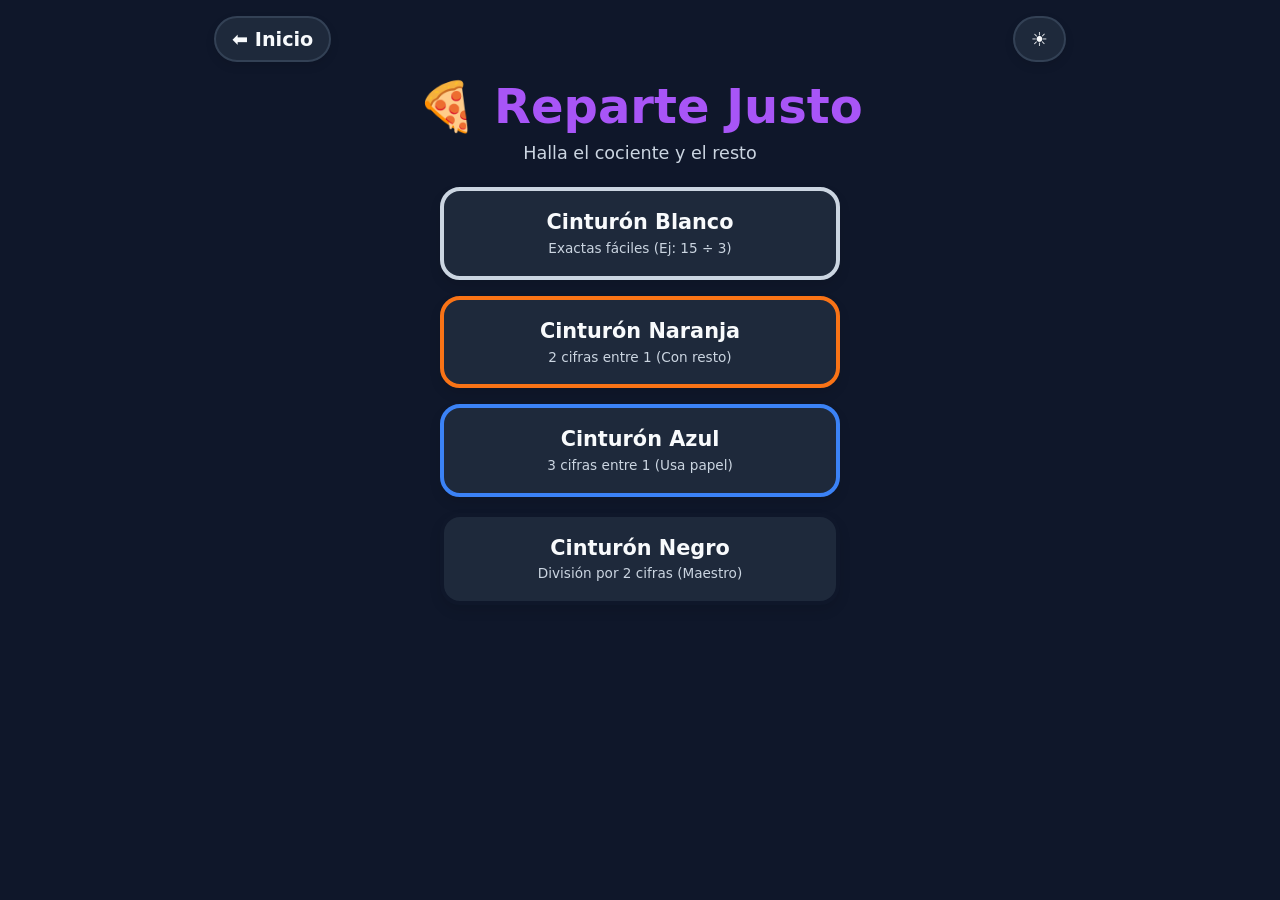
==== divisiones.html @ ebafa72f "Add files via upload" ====
<!DOCTYPE html>
<html lang="es">
<head>
  <script>
    if (localStorage.getItem('mathjr_theme') === 'light') {
      document.documentElement.setAttribute('data-theme', 'light');
    }
  </script>
  <meta charset="UTF-8">
  <meta name="viewport" content="width=device-width, initial-scale=1.0, maximum-scale=1.0, user-scalable=no, viewport-fit=cover">
  <title>Reparte Justo | Math Dojo Junior</title>
  <meta name="theme-color" content="#0f172a">
  
  <style>
    :root {
      --bg-primary: #0f172a;
      --bg-card: #1e293b;
      --text-main: #f8fafc;
      --text-muted: #cbd5e1;
      --border-color: #334155;
      
      --belt-blanco: #f8fafc;
      --belt-naranja: #f97316;
      --belt-azul: #3b82f6;
      --belt-negro: #0f172a;
    }
    
    [data-theme="light"] {
      --bg-primary: #f0fdf4; 
      --bg-card: #ffffff;
      --text-main: #1e293b;
      --text-muted: #64748b;
      --border-color: #e2e8f0;
      --belt-negro: #1e293b;
    }
    
    * { box-sizing: border-box; font-family: 'Comic Sans MS', 'Chalkboard SE', system-ui, sans-serif; }
    
    body {
      margin: 0; padding: 0;
      background-color: var(--bg-primary); color: var(--text-main);
      min-height: 100vh;
      display: flex; flex-direction: column; align-items: center;
      transition: background-color 0.3s, color 0.3s;
      overflow-x: hidden;
    }

    /* BARRA SUPERIOR */
    .top-nav {
      width: 100%; max-width: 900px;
      display: flex; justify-content: space-between; align-items: center;
      padding: 1rem 1.5rem;
    }
    
    .btn-nav {
      background: var(--bg-card); border: 2px solid var(--border-color);
      border-radius: 50px; cursor: pointer; padding: 0.6rem 1rem;
      font-size: 1.2rem; color: var(--text-main);
      box-shadow: 0 4px 10px rgba(0,0,0,0.1);
      text-decoration: none; font-weight: bold;
      transition: transform 0.15s;
    }
    .btn-nav:active { transform: scale(0.9); }

    .header { text-align: center; margin-bottom: 1.5rem; }
    .header h1 { font-size: clamp(2rem, 6vw, 2.5rem); margin: 0; color: #a855f7; } 
    .header p { color: var(--text-muted); margin: 0.5rem 0 0 0; font-size: 1.1rem; }

    /* SELECTOR DE CINTURONES */
    .level-selector {
      width: 90%; max-width: 400px;
      display: flex; flex-direction: column; gap: 1rem;
      margin-bottom: 2rem;
    }
    .belt-btn {
      width: 100%;
      padding: 1.2rem; border-radius: 20px; border: 4px solid;
      font-size: 1.3rem; font-weight: 800; cursor: pointer;
      background: var(--bg-card); color: var(--text-main);
      display: flex; align-items: center; justify-content: center;
      text-align: center;
      transition: transform 0.2s, box-shadow 0.2s;
      box-shadow: 0 6px 12px rgba(0,0,0,0.1);
    }
    .belt-btn:active { transform: scale(0.95); box-shadow: 0 2px 5px rgba(0,0,0,0.1); }
    
    .belt-btn[data-level="blanco"] { border-color: #cbd5e1; }
    .belt-btn[data-level="naranja"] { border-color: var(--belt-naranja); }
    .belt-btn[data-level="azul"] { border-color: var(--belt-azul); }
    .belt-btn[data-level="negro"] { border-color: var(--belt-negro); }
    
    .belt-text { display: flex; flex-direction: column; align-items: center; justify-content: center; line-height: 1.2; }
    .belt-desc { font-size: 0.85rem; font-weight: 500; color: var(--text-muted); margin-top: 0.3rem; }

    /* ÁREA DEL JUEGO */
    .game-area {
      display: none; 
      width: 96%; max-width: 900px; /* Aumentado a 900px para más espacio en PC */
      flex-direction: column; align-items: center;
    }
    .game-area.active { display: flex; }

    .game-header {
      width: 100%; display: flex; justify-content: space-between; align-items: center;
      margin-bottom: 1rem; padding: 0 1rem;
    }
    .change-level-btn {
      background: none; border: none; color: var(--belt-naranja);
      font-weight: bold; font-size: 1rem; cursor: pointer;
      text-decoration: underline; padding: 0;
    }
    
    .score-board {
      font-size: 1.3rem; font-weight: bold; color: var(--text-muted);
      display: flex; gap: 1rem;
    }

    .game-layout {
      width: 100%;
      background: var(--bg-card);
      border: 3px solid var(--border-color);
      border-radius: 24px;
      padding: 1.5rem 1rem;
      box-shadow: 0 8px 20px rgba(0,0,0,0.1);
      display: flex; flex-direction: column; gap: 2rem; align-items: center;
    }

    /* SECCIÓN DEL PROBLEMA */
    .problem-section {
      display: flex; flex-direction: column; align-items: center; justify-content: center;
      flex: 1; width: 100%; padding: 1rem 0;
    }

    .paper-hint {
      font-size: 0.85rem; color: var(--text-muted); font-style: italic;
      margin-bottom: 1.5rem; text-align: center;
      display: none;
    }
    
    /* Mates Horizontales (Blanco) */
    .horizontal-math {
      font-size: 3.5rem; font-weight: 900; letter-spacing: 2px;
      margin-bottom: 1.5rem; text-align: center;
      display: none; align-items: center; justify-content: center;
    }
    
    /* Cajas de entrada */
    .div-input {
      width: 95px; /* Reducido para que no desborde en PC */
      height: 60px;
      font-size: 2.2rem; font-weight: bold; text-align: center;
      border-radius: 12px; border: 4px solid var(--border-color);
      background: var(--bg-primary); color: var(--text-main);
      display: flex; align-items: center; justify-content: center;
      transition: border-color 0.15s, box-shadow 0.15s;
      cursor: pointer;
    }
    .div-input.focus { border-color: #a855f7; box-shadow: 0 0 0 3px rgba(168, 85, 247, 0.3); }

    /* Mates Verticales - CAJA ESPAÑOLA */
    .division-container {
      display: flex; align-items: stretch; justify-content: center;
      display: none; width: 100%;
    }
    
    .div-left {
      display: flex; flex-direction: column; align-items: flex-end;
      padding-right: 1rem; justify-content: space-between;
    }
    
    .div-right {
      display: flex; flex-direction: column; align-items: flex-start;
      border-left: 4px solid var(--text-main);
      padding-left: 1rem;
    }
    
    .dividend {
      font-size: 3.5rem; font-weight: 900; letter-spacing: 2px;
      padding-top: 0.5rem;
    }
    
    .divisor {
      font-size: 3.5rem; font-weight: 900; letter-spacing: 2px;
      padding: 0.5rem 0; border-bottom: 4px solid var(--text-main);
      width: 100%; text-align: center; margin-bottom: 0.5rem;
    }

    /* Contenedores apilados verticalmente para ahorrar espacio horizontal */
    .quo-container, .rem-container {
      display: flex; flex-direction: column; align-items: center; 
      gap: 0.4rem; padding: 0.5rem 0;
    }
    
    .lbl { font-size: 1rem; font-weight: bold; color: var(--text-muted); }

    /* TECLADO VIRTUAL */
    .keypad {
      display: grid; grid-template-columns: repeat(3, 1fr); gap: 0.8rem;
      width: 100%; max-width: 320px;
    }
    .key-btn {
      background: var(--bg-primary); border: 2px solid var(--border-color);
      border-radius: 16px; font-size: 1.8rem; font-weight: bold; color: var(--text-main);
      padding: 0.8rem 0; cursor: pointer; box-shadow: 0 5px 0 var(--border-color);
      transition: transform 0.1s, box-shadow 0.1s; user-select: none;
    }
    .key-btn:active { transform: translateY(5px); box-shadow: 0 0 0 var(--border-color); }
    
    .key-action { background: #ef4444; color: white; border-color: #b91c1c; box-shadow: 0 5px 0 #b91c1c; font-size: 1.2rem;}
    .key-action:active { box-shadow: 0 0 0 #b91c1c; }
    
    .key-next { background: #3b82f6; color: white; border-color: #2563eb; box-shadow: 0 5px 0 #2563eb; font-size: 1.2rem;}
    .key-next:active { box-shadow: 0 0 0 #2563eb; }

    .key-ok { grid-column: span 3; background: #a855f7; color: white; border-color: #7e22ce; box-shadow: 0 5px 0 #7e22ce; font-size: 1.5rem;}
    .key-ok:active { box-shadow: 0 0 0 #7e22ce; }

    .feedback {
      height: 2.5rem; font-size: 1.5rem; font-weight: bold;
      display: flex; align-items: center; justify-content: center;
      text-align: center; margin-top: 1rem; width: 100%;
    }
    .feedback.correct { color: #10b981; animation: bounce 0.5s; }
    .feedback.wrong { color: #ef4444; animation: shake 0.4s; }

    @media (min-width: 650px) {
      .game-layout { flex-direction: row; justify-content: space-around; padding: 2rem; }
      .problem-section { flex: 1; border-right: 3px dashed var(--border-color); padding-right: 1.5rem; }
      .keypad { flex: 0.8; max-width: 280px; }
      .header h1 { font-size: 3rem; }
    }

    @keyframes bounce { 0%, 100% { transform: translateY(0); } 50% { transform: translateY(-10px); } }
    @keyframes shake { 0%, 100% { transform: translateX(0); } 25% { transform: translateX(-10px); } 75% { transform: translateX(10px); } }
  </style>
</head>
<body>
  <div class="top-nav">
    <a href="index.html" class="btn-nav">⬅️ Inicio</a>
    <button class="btn-nav" onclick="toggleTheme()" title="Cambiar tema">
      <span id="theme-icon">☀️</span>
    </button>
  </div>

  <div class="header">
    <h1>🍕 Reparte Justo</h1>
    <p>Halla el cociente y el resto</p>
  </div>

  <!-- SELECTOR DE CINTURONES -->
  <div class="level-selector" id="level-selector">
    <button class="belt-btn" data-level="blanco">
      <span class="belt-text">Cinturón Blanco <span class="belt-desc">Exactas fáciles (Ej: 15 ÷ 3)</span></span>
    </button>
    <button class="belt-btn" data-level="naranja">
      <span class="belt-text">Cinturón Naranja <span class="belt-desc">2 cifras entre 1 (Con resto)</span></span>
    </button>
    <button class="belt-btn" data-level="azul">
      <span class="belt-text">Cinturón Azul <span class="belt-desc">3 cifras entre 1 (Usa papel)</span></span>
    </button>
    <button class="belt-btn" data-level="negro">
      <span class="belt-text">Cinturón Negro <span class="belt-desc">División por 2 cifras (Maestro)</span></span>
    </button>
  </div>

  <!-- ÁREA DEL JUEGO -->
  <div class="game-area" id="game-area">
    <div class="game-header">
      <button class="change-level-btn" onclick="showLevelSelector()">🔄 Cambiar cinturón</button>
      <div class="score-board">
        <span>✅ <span id="score">0</span></span>
        <span>🔥 <span id="streak">0</span></span>
      </div>
    </div>
    
    <div class="game-layout">
      <!-- Problema -->
      <div class="problem-section">
        <div class="paper-hint" id="paper-hint">📝 Usa un papel para hacer los pasos intermedios</div>
        
        <!-- Vista Horizontal (Cinturón Blanco) -->
        <div class="horizontal-math" id="horizontal-math">
          <span id="h-equation">15 ÷ 3 = </span>
          <div class="div-input focus" id="h-answer" data-id="h" onclick="setFocus(this)"></div>
        </div>

        <!-- Vista Caja Española (Resto de cinturones) -->
        <div class="division-container" id="vertical-math">
           <div class="div-left">
              <div class="dividend" id="v-dividend">456</div>
              <div class="rem-container">
                 <span class="lbl">Resto</span>
                 <div class="div-input" id="v-rem" data-id="r" onclick="setFocus(this)"></div>
              </div>
           </div>
           <div class="div-right">
              <div class="divisor" id="v-divisor">12</div>
              <div class="quo-container">
                 <span class="lbl">Cociente</span>
                 <div class="div-input focus" id="v-quo" data-id="q" onclick="setFocus(this)"></div>
              </div>
           </div>
        </div>
        
        <div class="feedback" id="feedback"></div>
      </div>
      
      <!-- Teclado Virtual -->
      <div class="keypad">
        <button class="key-btn" onclick="pressKey('1')">1</button>
        <button class="key-btn" onclick="pressKey('2')">2</button>
        <button class="key-btn" onclick="pressKey('3')">3</button>
        <button class="key-btn" onclick="pressKey('4')">4</button>
        <button class="key-btn" onclick="pressKey('5')">5</button>
        <button class="key-btn" onclick="pressKey('6')">6</button>
        <button class="key-btn" onclick="pressKey('7')">7</button>
        <button class="key-btn" onclick="pressKey('8')">8</button>
        <button class="key-btn" onclick="pressKey('9')">9</button>
        <button class="key-btn key-next" id="btn-next" onclick="jumpFocus()">➡️ Bajar</button>
        <button class="key-btn" onclick="pressKey('0')">0</button>
        <button class="key-btn key-action" onclick="clearInput()">Borrar</button>
        <button class="key-btn key-ok" onclick="checkAnswer()">¡Comprobar!</button>
      </div>
    </div>
  </div>

  <script>
    let currentLevel = '';
    let expectedQuotient = '';
    let expectedRemainder = '';
    let userAnswers = { h: '', q: '', r: '' };
    let score = 0;
    let streak = 0;
    let isWaiting = false;
    let focusedInput = null;

    const levelSelector = document.getElementById('level-selector');
    const gameArea = document.getElementById('game-area');
    const horizontalMath = document.getElementById('horizontal-math');
    const verticalMath = document.getElementById('vertical-math');
    const hEquation = document.getElementById('h-equation');
    const hAnswer = document.getElementById('h-answer');
    const vDividend = document.getElementById('v-dividend');
    const vDivisor = document.getElementById('v-divisor');
    const vQuo = document.getElementById('v-quo');
    const vRem = document.getElementById('v-rem');
    const paperHint = document.getElementById('paper-hint');
    const feedbackEl = document.getElementById('feedback');
    const scoreEl = document.getElementById('score');
    const streakEl = document.getElementById('streak');
    const btnNext = document.getElementById('btn-next');
    const headerTexts = document.querySelector('.header');
    const beltBtns = document.querySelectorAll('.belt-btn');

    function showLevelSelector() {
      gameArea.classList.remove('active');
      levelSelector.style.display = 'flex';
      headerTexts.style.display = 'block';
    }

    beltBtns.forEach(btn => {
      btn.addEventListener('click', () => {
        currentLevel = btn.dataset.level;
        levelSelector.style.display = 'none';
        headerTexts.style.display = 'none'; 
        gameArea.classList.add('active');
        
        score = 0; streak = 0;
        updateScore();
        feedbackEl.textContent = '';
        generateProblem();
      });
    });

    window.setFocus = function(element) {
      if (isWaiting) return;
      if (focusedInput) focusedInput.classList.remove('focus');
      focusedInput = element;
      focusedInput.classList.add('focus');
    };

    function jumpFocus() {
      if (currentLevel === 'blanco') return;
      if (focusedInput.dataset.id === 'q') {
        setFocus(vRem);
      } else {
        setFocus(vQuo);
      }
    }

    function pressKey(char) {
      if (isWaiting || !focusedInput) return;
      let id = focusedInput.dataset.id;
      
      if (userAnswers[id].length < 4) {
        userAnswers[id] += char;
        focusedInput.textContent = userAnswers[id];
      }
    }
    
    function clearInput() {
      if (isWaiting || !focusedInput) return;
      let id = focusedInput.dataset.id;
      userAnswers[id] = '';
      focusedInput.textContent = '';
    }

    function randomInt(min, max) {
      return Math.floor(Math.random() * (max - min + 1)) + min;
    }

    function generateProblem() {
      userAnswers = { h: '', q: '', r: '' };
      hAnswer.textContent = '';
      vQuo.textContent = '';
      vRem.textContent = '';
      isWaiting = false;

      let dividend, divisor, quotient, remainder;

      if (currentLevel === 'blanco') {
        divisor = randomInt(2, 10);
        quotient = randomInt(2, 10);
        dividend = divisor * quotient;
        remainder = 0;
        
        verticalMath.style.display = 'none';
        paperHint.style.display = 'none';
        btnNext.style.visibility = 'hidden'; 
        horizontalMath.style.display = 'flex';
        hEquation.textContent = `${dividend} ÷ ${divisor} = `;
        setFocus(hAnswer);
      } 
      else {
        if (currentLevel === 'naranja') {
          dividend = randomInt(20, 99);
          divisor = randomInt(3, 9);
        } else if (currentLevel === 'azul') {
          dividend = randomInt(150, 999);
          divisor = randomInt(3, 9);
        } else if (currentLevel === 'negro') {
          dividend = randomInt(1500, 9999);
          divisor = randomInt(11, 99);
        }

        quotient = Math.floor(dividend / divisor);
        remainder = dividend % divisor;

        horizontalMath.style.display = 'none';
        paperHint.style.display = 'block';
        btnNext.style.visibility = 'visible';
        verticalMath.style.display = 'flex';
        
        vDividend.textContent = dividend;
        vDivisor.textContent = divisor;
        setFocus(vQuo);
      }

      expectedQuotient = String(quotient);
      expectedRemainder = String(remainder);
    }

    function checkAnswer() {
      if (isWaiting) return;
      isWaiting = true; 
      
      let isCorrect = false;

      if (currentLevel === 'blanco') {
        if (userAnswers['h'] === expectedQuotient) {
          isCorrect = true;
        }
      } else {
        let userQ = userAnswers['q'];
        let userR = userAnswers['r'] === '' ? '0' : userAnswers['r'];
        let expR = expectedRemainder === '' ? '0' : expectedRemainder;

        if (userQ === expectedQuotient && userR === expR) {
          isCorrect = true;
        }
      }

      if (isCorrect) {
        score++; streak++;
        feedbackEl.textContent = '¡Reparto Perfecto! 🍕';
        feedbackEl.className = 'feedback correct';
        updateScore();
        setTimeout(() => {
          feedbackEl.textContent = '';
          generateProblem();
        }, 1500);
      } else {
        streak = 0;
        if (currentLevel === 'blanco') {
           feedbackEl.textContent = `¡Casi! Era ${expectedQuotient}`;
        } else {
           feedbackEl.textContent = `Fallo: C=${expectedQuotient}, R=${expectedRemainder}`;
        }
        feedbackEl.className = 'feedback wrong';
        updateScore();
        
        setTimeout(() => {
          feedbackEl.textContent = '';
          isWaiting = false;
        }, 2800);
      }
    }

    function updateScore() {
      scoreEl.textContent = score;
      streakEl.textContent = streak;
    }

    // Soporte para Teclado físico
    document.addEventListener('keydown', (e) => {
      if (!gameArea.classList.contains('active') || isWaiting) return;
      if (e.key >= '0' && e.key <= '9') {
        pressKey(e.key);
      } else if (e.key === 'Backspace') {
        clearInput();
      } else if (e.key === 'ArrowDown' || e.key === 'ArrowRight' || e.key === 'Tab') {
        e.preventDefault();
        jumpFocus();
      } else if (e.key === 'Enter') {
        checkAnswer();
      }
    });

    // Gestión del tema
    function initTheme() {
      const isLight = document.documentElement.getAttribute('data-theme') === 'light';
      document.getElementById('theme-icon').textContent = isLight ? '🌙' : '☀️';
    }
    
    function toggleTheme() {
      const isLight = document.documentElement.getAttribute('data-theme') === 'light';
      if (isLight) {
        document.documentElement.removeAttribute('data-theme');
        localStorage.setItem('mathjr_theme', 'dark');
        document.getElementById('theme-icon').textContent = '☀️';
      } else {
        document.documentElement.setAttribute('data-theme', 'light');
        localStorage.setItem('mathjr_theme', 'light');
        document.getElementById('theme-icon').textContent = '🌙';
      }
    }
    
    window.addEventListener('DOMContentLoaded', initTheme);
  </script>
</body>
</html>
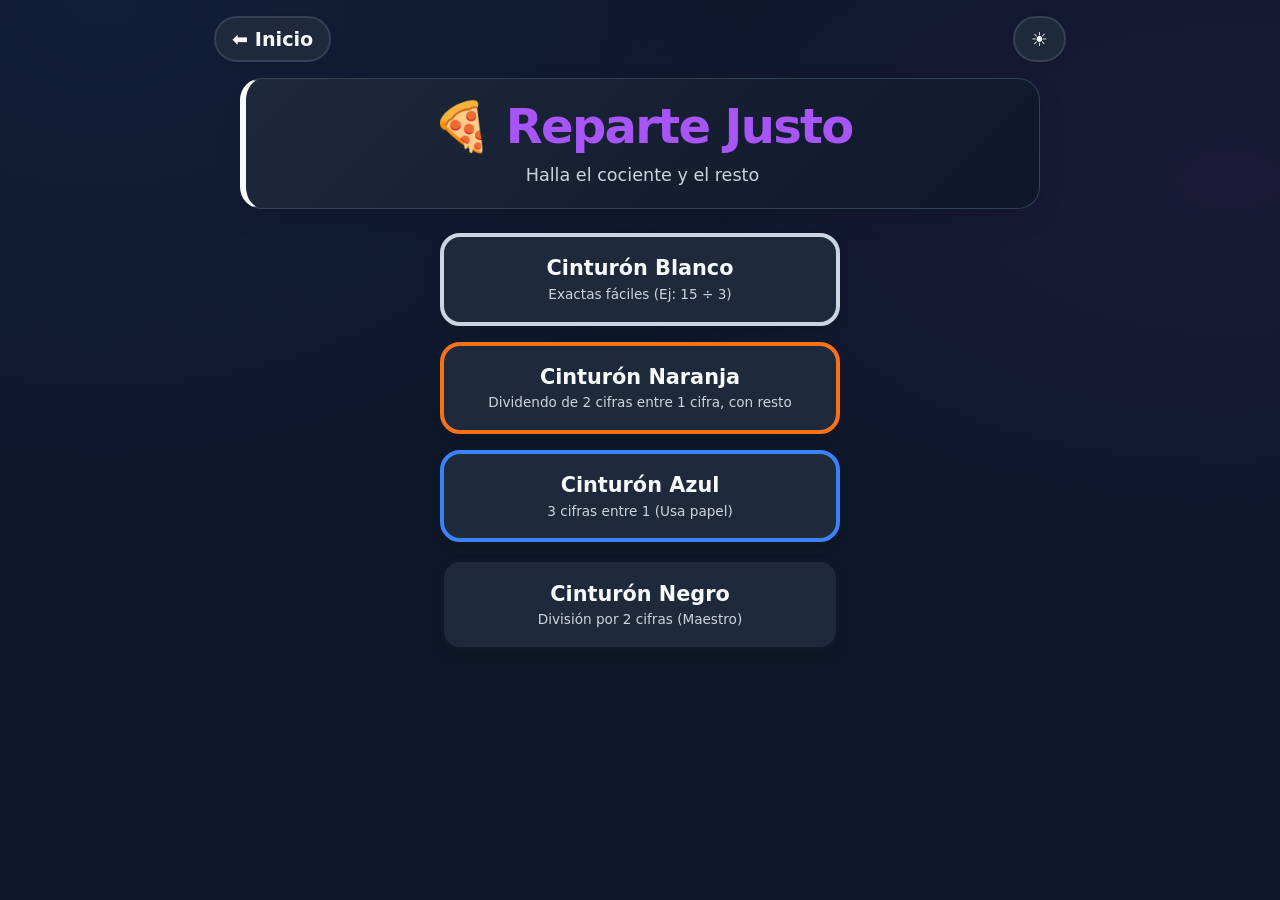
==== commit 97817681: "Add files via upload" ====
--- a/divisiones.html
+++ b/divisiones.html
@@ -2,10 +2,21 @@
 <html lang="es">
 <head>
   <script>
-    if (localStorage.getItem('mathjr_theme') === 'light') {
+    let initialTheme = new URLSearchParams(location.hash.slice(1)).get('mathjr-theme');
+    if (!initialTheme) {
+      const savedCookie = document.cookie.match(/(?:^|; )mathjr_theme=(light|dark)(?:;|$)/);
+      if (savedCookie) initialTheme = savedCookie[1];
+    }
+    try { initialTheme = initialTheme || localStorage.getItem('mathjr_theme'); } catch (_) {}
+    if (initialTheme === 'light') {
       document.documentElement.setAttribute('data-theme', 'light');
     }
   </script>
+  <link rel="stylesheet" href="ui.css">
+  <script src="accessibility.js" defer></script>
+  <script src="theme.js" defer></script>
+  <script src="practice-guide.js" defer></script>
+  <script src="practice-help.js" defer></script>
   <meta charset="UTF-8">
   <meta name="viewport" content="width=device-width, initial-scale=1.0, maximum-scale=1.0, user-scalable=no, viewport-fit=cover">
   <title>Reparte Justo | Math Dojo Junior</title>
@@ -232,12 +243,14 @@
 
     @keyframes bounce { 0%, 100% { transform: translateY(0); } 50% { transform: translateY(-10px); } }
     @keyframes shake { 0%, 100% { transform: translateX(0); } 25% { transform: translateX(-10px); } 75% { transform: translateX(10px); } }
+    :focus-visible { outline: 3px solid #f59e0b; outline-offset: 3px; }
+    @media (prefers-reduced-motion: reduce) { *, *::before, *::after { animation-duration: 0.01ms !important; animation-iteration-count: 1 !important; scroll-behavior: auto !important; transition-duration: 0.01ms !important; } }
   </style>
 </head>
 <body>
   <div class="top-nav">
     <a href="index.html" class="btn-nav">⬅️ Inicio</a>
-    <button class="btn-nav" onclick="toggleTheme()" title="Cambiar tema">
+    <button class="btn-nav" onclick="toggleTheme()" title="Cambiar tema" aria-label="Cambiar tema de color">
       <span id="theme-icon">☀️</span>
     </button>
   </div>
@@ -253,7 +266,7 @@
       <span class="belt-text">Cinturón Blanco <span class="belt-desc">Exactas fáciles (Ej: 15 ÷ 3)</span></span>
     </button>
     <button class="belt-btn" data-level="naranja">
-      <span class="belt-text">Cinturón Naranja <span class="belt-desc">2 cifras entre 1 (Con resto)</span></span>
+      <span class="belt-text">Cinturón Naranja <span class="belt-desc">Dividendo de 2 cifras entre 1 cifra, con resto</span></span>
     </button>
     <button class="belt-btn" data-level="azul">
       <span class="belt-text">Cinturón Azul <span class="belt-desc">3 cifras entre 1 (Usa papel)</span></span>
@@ -302,7 +315,7 @@
            </div>
         </div>
         
-        <div class="feedback" id="feedback"></div>
+        <div class="feedback" id="feedback" role="status" aria-live="polite"></div>
       </div>
       
       <!-- Teclado Virtual -->
@@ -328,6 +341,8 @@
     let currentLevel = '';
     let expectedQuotient = '';
     let expectedRemainder = '';
+    let currentDividend = 0;
+    let currentDivisor = 0;
     let userAnswers = { h: '', q: '', r: '' };
     let score = 0;
     let streak = 0;
@@ -433,8 +448,10 @@
       } 
       else {
         if (currentLevel === 'naranja') {
-          dividend = randomInt(20, 99);
           divisor = randomInt(3, 9);
+          quotient = randomInt(Math.ceil(20 / divisor), Math.floor(98 / divisor));
+          const intendedRemainder = randomInt(1, divisor - 1);
+          dividend = quotient * divisor + intendedRemainder;
         } else if (currentLevel === 'azul') {
           dividend = randomInt(150, 999);
           divisor = randomInt(3, 9);
@@ -458,6 +475,8 @@
 
       expectedQuotient = String(quotient);
       expectedRemainder = String(remainder);
+      currentDividend = dividend;
+      currentDivisor = divisor;
     }
 
     function checkAnswer() {
@@ -492,19 +511,38 @@
       } else {
         streak = 0;
         if (currentLevel === 'blanco') {
-           feedbackEl.textContent = `¡Casi! Era ${expectedQuotient}`;
+           feedbackEl.textContent = 'Vuelve a contar los grupos y prueba otra vez.';
         } else {
-           feedbackEl.textContent = `Fallo: C=${expectedQuotient}, R=${expectedRemainder}`;
+           feedbackEl.textContent = 'Revisa el cociente y el resto. El resto debe ser menor que el divisor.';
         }
         feedbackEl.className = 'feedback wrong';
         updateScore();
         
         setTimeout(() => {
-          feedbackEl.textContent = '';
           isWaiting = false;
-        }, 2800);
-      }
-    }
+          setFocus(currentLevel === 'blanco' ? hAnswer : vQuo);
+        }, 700);
+      }
+    }
+
+    window.getPracticeHint = function() {
+      if (currentLevel === 'blanco') {
+        return `Busca en la tabla del ${currentDivisor}: ¿qué número multiplicado por ${currentDivisor} da ${currentDividend}?`;
+      }
+      const userQ = Number(userAnswers.q);
+      const userR = userAnswers.r === '' ? 0 : Number(userAnswers.r);
+      if (String(userQ) === expectedQuotient && userR !== Number(expectedRemainder)) {
+        return `Comprueba el resto con la operación inversa: ${currentDividend} − (${currentDivisor} × ${expectedQuotient}).`;
+      }
+      if (userQ > 0) {
+        return `Tu intento da ${currentDivisor} × ${userQ} = ${currentDivisor * userQ}. Compara ese producto con ${currentDividend}: ¿te has quedado corto o te has pasado?`;
+      }
+      const digits = String(currentDividend);
+      let prefix = Number(digits.slice(0, String(currentDivisor).length));
+      let used = String(currentDivisor).length;
+      while (prefix < currentDivisor && used < digits.length) prefix = prefix * 10 + Number(digits[used++]);
+      return `Empieza mirando ${prefix}. Busca cuántas veces cabe ${currentDivisor} sin pasarse; después resta y baja la cifra siguiente.`;
+    };
 
     function updateScore() {
       scoreEl.textContent = score;
@@ -526,26 +564,7 @@
       }
     });
 
-    // Gestión del tema
-    function initTheme() {
-      const isLight = document.documentElement.getAttribute('data-theme') === 'light';
-      document.getElementById('theme-icon').textContent = isLight ? '🌙' : '☀️';
-    }
-    
-    function toggleTheme() {
-      const isLight = document.documentElement.getAttribute('data-theme') === 'light';
-      if (isLight) {
-        document.documentElement.removeAttribute('data-theme');
-        localStorage.setItem('mathjr_theme', 'dark');
-        document.getElementById('theme-icon').textContent = '☀️';
-      } else {
-        document.documentElement.setAttribute('data-theme', 'light');
-        localStorage.setItem('mathjr_theme', 'light');
-        document.getElementById('theme-icon').textContent = '🌙';
-      }
-    }
-    
-    window.addEventListener('DOMContentLoaded', initTheme);
+
   </script>
 </body>
-</html>+</html>
--- a/ui.css
+++ b/ui.css
@@ -0,0 +1,209 @@
+/* Reglas compartidas de interacción y accesibilidad para Math Dojo Junior. */
+body {
+  background-image:
+    radial-gradient(ellipse at 8% 0%, rgba(59, 130, 246, 0.08), transparent 42%),
+    radial-gradient(ellipse at 96% 20%, rgba(168, 85, 247, 0.07), transparent 38%);
+}
+
+:focus-visible {
+  outline: 3px solid #f59e0b;
+  outline-offset: 3px;
+}
+
+button,
+a,
+[role="textbox"] {
+  -webkit-tap-highlight-color: transparent;
+}
+
+button,
+a {
+  touch-action: manipulation;
+}
+
+button,
+.btn-nav,
+.key-btn,
+.belt-btn,
+.change-level-btn {
+  min-height: 44px;
+}
+
+.game-header {
+  display: grid !important;
+  grid-template-columns: auto minmax(12rem, 1fr) auto;
+  align-items: center;
+  gap: 1rem;
+  width: 100%;
+  padding: 0.85rem 1rem !important;
+  margin: 0 0 0.9rem !important;
+  border: 1px solid rgba(255, 255, 255, 0.22);
+  border-radius: 24px;
+  color: #fff;
+  background: linear-gradient(112deg, #1d4ed8 0%, #4f46e5 56%, #7c3aed 100%);
+  box-shadow: 0 12px 28px rgba(37, 56, 148, 0.22);
+}
+
+[data-theme="light"] .game-header {
+  background: linear-gradient(112deg, #2563eb 0%, #4f46e5 56%, #7c3aed 100%);
+}
+
+.game-header .change-level-btn {
+  min-height: 48px;
+  padding: 0.65rem 1rem;
+  border: 1px solid rgba(255, 255, 255, 0.42);
+  border-radius: 15px;
+  background: rgba(255, 255, 255, 0.14);
+  color: #fff !important;
+  font-weight: 900;
+  text-decoration: none !important;
+  white-space: nowrap;
+}
+
+.top-nav + .header {
+  width: min(92%, 800px);
+  padding: 1.2rem 1.5rem;
+  border: 1px solid var(--border-color);
+  border-left: 6px solid currentColor;
+  border-radius: 22px;
+  background: linear-gradient(135deg, var(--bg-card), var(--bg-primary));
+  box-shadow: 0 10px 26px rgba(0, 0, 0, 0.12);
+}
+
+.top-nav + .header h1 { letter-spacing: -0.035em; }
+.top-nav + .header p { max-width: 42rem; margin-inline: auto; line-height: 1.45; }
+
+.score-board {
+  display: inline-flex !important;
+  align-items: center;
+  gap: 0.45rem !important;
+  padding: 0.42rem !important;
+  border: 1px solid rgba(255, 255, 255, 0.55) !important;
+  border-radius: 18px !important;
+  background: rgba(255, 255, 255, 0.97) !important;
+  color: #1e293b !important;
+  font-weight: 900;
+  white-space: nowrap;
+}
+
+.score-board > span {
+  display: inline-flex;
+  align-items: center;
+  gap: 0.3rem;
+  min-width: 4.5rem;
+  justify-content: center;
+  padding: 0.55rem 0.7rem;
+  border-radius: 13px;
+  background: #f1f5f9;
+}
+
+.active-level {
+  display: block;
+  justify-self: center;
+  max-width: 100%;
+  padding: 0.65rem 1.2rem;
+  overflow: hidden;
+  border: 1px solid rgba(255, 255, 255, 0.36);
+  border-radius: 16px;
+  background: rgba(255, 255, 255, 0.16);
+  color: #fff;
+  font-size: clamp(0.95rem, 2vw, 1.15rem);
+  font-weight: 900;
+  text-overflow: ellipsis;
+  text-align: center;
+  white-space: nowrap;
+}
+
+.change-level-btn,
+.belt-btn,
+.btn-nav,
+.key-btn,
+.option-btn {
+  transition: transform 0.16s ease, box-shadow 0.16s ease, border-color 0.16s ease;
+}
+
+.belt-btn:hover,
+.option-btn:hover,
+.game-card:hover {
+  transform: translateY(-2px);
+  box-shadow: 0 8px 20px rgba(0, 0, 0, 0.16);
+}
+
+.practice-guide {
+  width: min(92vw, 540px);
+  max-width: 540px;
+  padding: 0;
+  border: 2px solid var(--border-color);
+  border-radius: 26px;
+  background: var(--bg-card);
+  color: var(--text-main);
+  font-family: inherit;
+  box-shadow: 0 24px 80px rgba(0, 0, 0, 0.38);
+}
+
+.practice-guide::backdrop {
+  background: rgba(2, 6, 23, 0.72);
+  backdrop-filter: blur(4px);
+}
+
+.practice-guide__content { padding: clamp(1.25rem, 5vw, 2rem); }
+.practice-guide__eyebrow { color: #f59e0b; font-size: 0.78rem; font-weight: 900; letter-spacing: 0.12em; }
+.practice-guide h2 { margin: 0.4rem 0 1rem; font-size: clamp(1.4rem, 5vw, 2rem); }
+.practice-guide__example { padding: 1rem; border-radius: 16px; background: var(--bg-primary); font-size: clamp(1.15rem, 4vw, 1.5rem); font-weight: 900; line-height: 1.45; }
+.practice-guide__tip { color: var(--text-muted); line-height: 1.55; }
+.practice-guide__actions { display: flex; flex-wrap: wrap; justify-content: flex-end; gap: 0.75rem; margin-top: 1.5rem; }
+.practice-guide__actions button { min-height: 48px; padding: 0.7rem 1rem; border: 2px solid var(--border-color); border-radius: 14px; background: var(--bg-primary); color: var(--text-main); font: inherit; font-weight: 800; cursor: pointer; }
+.practice-guide__actions .practice-guide__start { border-color: #059669; background: #10b981; color: #fff; }
+
+.practice-help-toggle {
+  min-height: 44px;
+  margin-top: 0.35rem;
+  padding: 0.5rem 0.9rem;
+  border: 2px solid rgba(245, 158, 11, 0.65);
+  border-radius: 999px;
+  background: rgba(245, 158, 11, 0.12);
+  color: var(--text-main);
+  font: inherit;
+  font-weight: 800;
+  cursor: pointer;
+}
+
+.practice-help-panel {
+  width: min(100%, 34rem);
+  margin-top: 0.65rem;
+  padding: 0.85rem 1rem;
+  border-left: 4px solid #f59e0b;
+  border-radius: 0 14px 14px 0;
+  background: rgba(245, 158, 11, 0.1);
+  color: var(--text-main);
+  line-height: 1.5;
+  text-align: left;
+}
+
+.game-area.active { animation: dojo-enter 0.22s ease-out both; }
+@keyframes dojo-enter { from { opacity: 0; transform: translateY(8px); } to { opacity: 1; transform: translateY(0); } }
+
+@media (max-width: 720px) {
+  .game-header { grid-template-columns: minmax(0, 1fr) auto; gap: 0.65rem; }
+  .active-level { grid-column: 1 / -1; grid-row: 1; width: 100%; }
+  .game-header .change-level-btn { grid-column: 1; grid-row: 2; justify-self: start; }
+  .game-header .score-board { grid-column: 2; grid-row: 2; }
+}
+
+@media (max-width: 420px) {
+  .practice-guide__actions { flex-direction: column-reverse; }
+  .practice-guide__actions button { width: 100%; }
+  .game-header .change-level-btn { padding-inline: 0.7rem; font-size: 0.9rem; }
+  .score-board > span { min-width: 3.5rem; padding-inline: 0.45rem; }
+}
+
+@media (prefers-reduced-motion: reduce) {
+  *,
+  *::before,
+  *::after {
+    animation-duration: 0.01ms !important;
+    animation-iteration-count: 1 !important;
+    scroll-behavior: auto !important;
+    transition-duration: 0.01ms !important;
+  }
+}
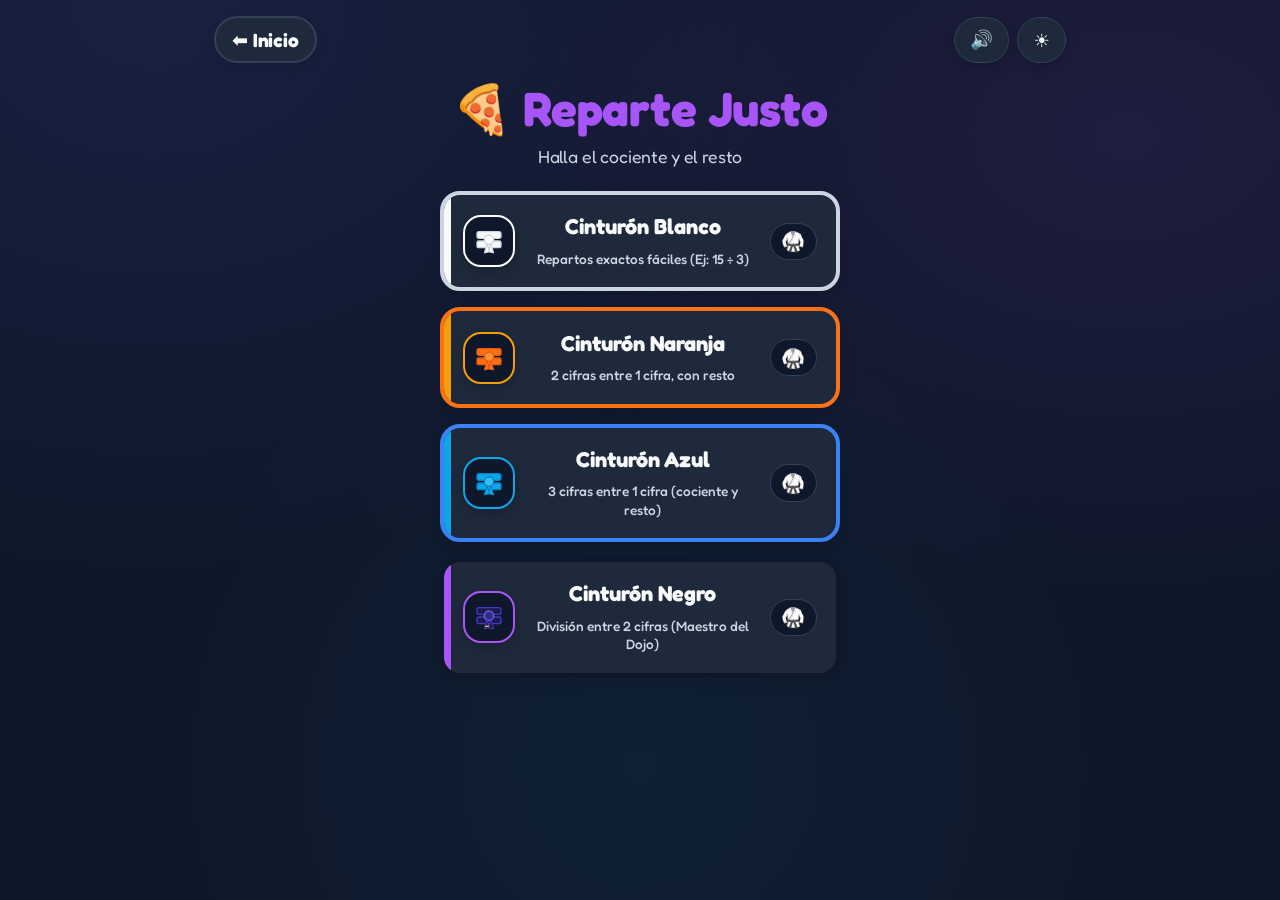
==== commit 8e93e64c: "Add files via upload" ====
--- a/divisiones.html
+++ b/divisiones.html
@@ -13,14 +13,17 @@
     }
   </script>
   <link rel="stylesheet" href="ui.css">
+  <script src="dojo-audio.js" defer></script>
+  <script src="dojo-fx.js" defer></script>
+  <script src="dojo-progress.js" defer></script>
   <script src="accessibility.js" defer></script>
   <script src="theme.js" defer></script>
   <script src="practice-guide.js" defer></script>
   <script src="practice-help.js" defer></script>
   <meta charset="UTF-8">
-  <meta name="viewport" content="width=device-width, initial-scale=1.0, maximum-scale=1.0, user-scalable=no, viewport-fit=cover">
-  <title>Reparte Justo | Math Dojo Junior</title>
-  <meta name="theme-color" content="#0f172a">
+  <meta name="viewport" content="width=device-width, initial-scale=1.0, viewport-fit=cover">
+  <title>Reparte Justo | Math Dojo Junior 🍰</title>
+  <meta name="theme-color" content="#101116">
   
   <style>
     :root {
@@ -45,7 +48,7 @@
       --belt-negro: #1e293b;
     }
     
-    * { box-sizing: border-box; font-family: 'Comic Sans MS', 'Chalkboard SE', system-ui, sans-serif; }
+    * { box-sizing: border-box; font-family: var(--font-kids); }
     
     body {
       margin: 0; padding: 0;
@@ -250,9 +253,14 @@
 <body>
   <div class="top-nav">
     <a href="index.html" class="btn-nav">⬅️ Inicio</a>
-    <button class="btn-nav" onclick="toggleTheme()" title="Cambiar tema" aria-label="Cambiar tema de color">
-      <span id="theme-icon">☀️</span>
-    </button>
+    <div class="top-nav-group">
+      <button class="sound-toggle-btn" type="button" onclick="DojoAudio.toggleMute()" aria-label="Silenciar o activar sonido" title="Sonido">
+        <span class="sound-icon">🔊</span>
+      </button>
+      <button class="theme-toggle-btn" type="button" onclick="toggleTheme()" title="Cambiar tema" aria-label="Cambiar tema de color">
+        <span id="theme-icon">☀️</span>
+      </button>
+    </div>
   </div>
 
   <div class="header">
@@ -263,16 +271,69 @@
   <!-- SELECTOR DE CINTURONES -->
   <div class="level-selector" id="level-selector">
     <button class="belt-btn" data-level="blanco">
-      <span class="belt-text">Cinturón Blanco <span class="belt-desc">Exactas fáciles (Ej: 15 ÷ 3)</span></span>
+      <div class="belt-icon-wrap" aria-hidden="true">
+        <svg viewBox="0 0 48 48" fill="none">
+          <rect x="6" y="10" width="36" height="10" rx="3" fill="#f8fafc" stroke="#cbd5e1" stroke-width="2"/>
+          <rect x="6" y="24" width="36" height="10" rx="3" fill="#f8fafc" stroke="#cbd5e1" stroke-width="2"/>
+          <circle cx="24" cy="22" r="7" fill="#ffffff" stroke="#cbd5e1" stroke-width="2"/>
+          <path d="M21 28 L17 42 L25 40 Z" fill="#f8fafc" stroke="#cbd5e1" stroke-width="1.5"/>
+          <path d="M27 28 L31 42 L23 40 Z" fill="#f8fafc" stroke="#cbd5e1" stroke-width="1.5"/>
+        </svg>
+      </div>
+      <div class="belt-text">
+        <span class="belt-title">Cinturón Blanco</span>
+        <span class="belt-desc">Repartos exactos fáciles (Ej: 15 ÷ 3)</span>
+      </div>
+      <div class="belt-badge-stars" data-belt="blanco">🥋</div>
     </button>
     <button class="belt-btn" data-level="naranja">
-      <span class="belt-text">Cinturón Naranja <span class="belt-desc">Dividendo de 2 cifras entre 1 cifra, con resto</span></span>
+      <div class="belt-icon-wrap" aria-hidden="true">
+        <svg viewBox="0 0 48 48" fill="none">
+          <rect x="6" y="10" width="36" height="10" rx="3" fill="#f97316" stroke="#ea580c" stroke-width="2"/>
+          <rect x="6" y="24" width="36" height="10" rx="3" fill="#f97316" stroke="#ea580c" stroke-width="2"/>
+          <circle cx="24" cy="22" r="7" fill="#fb923c" stroke="#ea580c" stroke-width="2"/>
+          <path d="M21 28 L17 42 L25 40 Z" fill="#f97316" stroke="#ea580c" stroke-width="1.5"/>
+          <path d="M27 28 L31 42 L23 40 Z" fill="#f97316" stroke="#ea580c" stroke-width="1.5"/>
+        </svg>
+      </div>
+      <div class="belt-text">
+        <span class="belt-title">Cinturón Naranja</span>
+        <span class="belt-desc">2 cifras entre 1 cifra, con resto</span>
+      </div>
+      <div class="belt-badge-stars" data-belt="naranja">🥋</div>
     </button>
     <button class="belt-btn" data-level="azul">
-      <span class="belt-text">Cinturón Azul <span class="belt-desc">3 cifras entre 1 (Usa papel)</span></span>
+      <div class="belt-icon-wrap" aria-hidden="true">
+        <svg viewBox="0 0 48 48" fill="none">
+          <rect x="6" y="10" width="36" height="10" rx="3" fill="#0ea5e9" stroke="#0284c7" stroke-width="2"/>
+          <rect x="6" y="24" width="36" height="10" rx="3" fill="#0ea5e9" stroke="#0284c7" stroke-width="2"/>
+          <circle cx="24" cy="22" r="7" fill="#38bdf8" stroke="#0284c7" stroke-width="2"/>
+          <path d="M21 28 L17 42 L25 40 Z" fill="#0ea5e9" stroke="#0284c7" stroke-width="1.5"/>
+          <path d="M27 28 L31 42 L23 40 Z" fill="#0ea5e9" stroke="#0284c7" stroke-width="1.5"/>
+        </svg>
+      </div>
+      <div class="belt-text">
+        <span class="belt-title">Cinturón Azul</span>
+        <span class="belt-desc">3 cifras entre 1 cifra (cociente y resto)</span>
+      </div>
+      <div class="belt-badge-stars" data-belt="azul">🥋</div>
     </button>
     <button class="belt-btn" data-level="negro">
-      <span class="belt-text">Cinturón Negro <span class="belt-desc">División por 2 cifras (Maestro)</span></span>
+      <div class="belt-icon-wrap" aria-hidden="true">
+        <svg viewBox="0 0 48 48" fill="none">
+          <rect x="6" y="10" width="36" height="10" rx="3" fill="#1e1b4b" stroke="#4338ca" stroke-width="2"/>
+          <rect x="6" y="24" width="36" height="10" rx="3" fill="#1e1b4b" stroke="#4338ca" stroke-width="2"/>
+          <circle cx="24" cy="22" r="7" fill="#312e81" stroke="#6366f1" stroke-width="2"/>
+          <path d="M21 28 L17 42 L25 40 Z" fill="#1e1b4b" stroke="#4338ca" stroke-width="1.5"/>
+          <path d="M27 28 L31 42 L23 40 Z" fill="#1e1b4b" stroke="#4338ca" stroke-width="1.5"/>
+          <rect x="18" y="37" width="6" height="2" fill="#fbbf24"/>
+        </svg>
+      </div>
+      <div class="belt-text">
+        <span class="belt-title">Cinturón Negro</span>
+        <span class="belt-desc">División entre 2 cifras (Maestro del Dojo)</span>
+      </div>
+      <div class="belt-badge-stars" data-belt="negro">🥋</div>
     </button>
   </div>
 
@@ -405,6 +466,7 @@
 
     function pressKey(char) {
       if (isWaiting || !focusedInput) return;
+      if (window.DojoAudio) DojoAudio.play('tap');
       let id = focusedInput.dataset.id;
       
       if (userAnswers[id].length < 4) {
@@ -501,13 +563,15 @@
 
       if (isCorrect) {
         score++; streak++;
-        feedbackEl.textContent = '¡Reparto Perfecto! 🍕';
+        feedbackEl.textContent = '¡Reparto Perfecto! 🍕✨';
         feedbackEl.className = 'feedback correct';
         updateScore();
+        if (window.DojoAudio) DojoAudio.play('correct');
+        if (window.DojoFX) DojoFX.sparkle(feedbackEl);
         setTimeout(() => {
           feedbackEl.textContent = '';
           generateProblem();
-        }, 1500);
+        }, 1300);
       } else {
         streak = 0;
         if (currentLevel === 'blanco') {
@@ -517,6 +581,7 @@
         }
         feedbackEl.className = 'feedback wrong';
         updateScore();
+        if (window.DojoAudio) DojoAudio.play('wrong');
         
         setTimeout(() => {
           isWaiting = false;
--- a/ui.css
+++ b/ui.css
@@ -1,206 +1,741 @@
-/* Reglas compartidas de interacción y accesibilidad para Math Dojo Junior. */
+/* ==========================================================================
+   Math Dojo Junior · Sistema de Diseño Cósmico (Coherente con Math Universe)
+   ========================================================================== */
+
+@import url('https://fonts.googleapis.com/css2?family=Fredoka:wght@400;500;600;700;800&family=JetBrains+Mono:wght@700;800&display=swap');
+
+:root {
+  /* Paleta Oscura Cósmica (por defecto, alineada con Math Universe) */
+  --bg-primary: #101116;
+  --bg-card: #181924;
+  --bg-surface: #222434;
+  --text-main: #f8fafc;
+  --text-muted: #94a3b8;
+  --border-color: rgba(255, 255, 255, 0.12);
+  --border-card: rgba(255, 255, 255, 0.14);
+
+  /* Acentos Cósmicos */
+  --accent-primary: #6366f1;
+  --accent-glow: rgba(99, 102, 241, 0.25);
+  --accent-gold: #f59e0b;
+  --accent-emerald: #10b981;
+  --accent-rose: #f43f5e;
+  --accent-cyan: #06b6d4;
+
+  /* Cinturones del Dojo */
+  --belt-blanco: #e2e8f0;
+  --belt-naranja: #f59e0b;
+  --belt-azul: #0ea5e9;
+  --belt-negro: #a855f7;
+
+  /* Tipografías */
+  --font-kids: 'Fredoka', system-ui, -apple-system, sans-serif;
+  --font-math: 'JetBrains Mono', 'Fredoka', monospace;
+
+  /* Sombras y Elevaciones Táctiles */
+  --shadow-sm: 0 4px 12px rgba(0, 0, 0, 0.18);
+  --shadow-md: 0 8px 24px rgba(0, 0, 0, 0.28);
+  --shadow-lg: 0 16px 40px rgba(0, 0, 0, 0.38);
+}
+
+[data-theme="light"] {
+  /* Paleta Clara Limpia (blanco perla con neblinas suaves) */
+  --bg-primary: #f8fafc;
+  --bg-card: #ffffff;
+  --bg-surface: #f1f5f9;
+  --text-main: #0f172a;
+  --text-muted: #64748b;
+  --border-color: rgba(0, 0, 0, 0.08);
+  --border-card: rgba(0, 0, 0, 0.1);
+  --accent-primary: #4f46e5;
+  --accent-glow: rgba(79, 70, 229, 0.15);
+  --belt-blanco: #94a3b8;
+  --shadow-sm: 0 4px 12px rgba(15, 23, 42, 0.06);
+  --shadow-md: 0 8px 24px rgba(15, 23, 42, 0.09);
+  --shadow-lg: 0 16px 40px rgba(15, 23, 42, 0.14);
+}
+
+html, body, button, a, h1, h2, h3, p, span, input, select, textarea {
+  font-family: var(--font-kids) !important;
+}
+
+* {
+  box-sizing: border-box;
+  -webkit-tap-highlight-color: transparent;
+}
+
 body {
+  margin: 0;
+  padding: 0;
+  background-color: var(--bg-primary);
+  color: var(--text-main);
   background-image:
-    radial-gradient(ellipse at 8% 0%, rgba(59, 130, 246, 0.08), transparent 42%),
-    radial-gradient(ellipse at 96% 20%, rgba(168, 85, 247, 0.07), transparent 38%);
+    radial-gradient(ellipse at 12% 0%, rgba(99, 102, 241, 0.12), transparent 45%),
+    radial-gradient(ellipse at 88% 15%, rgba(168, 85, 247, 0.1), transparent 42%),
+    radial-gradient(circle at 50% 85%, rgba(6, 182, 212, 0.06), transparent 50%);
+  min-height: 100vh;
+  display: flex;
+  flex-direction: column;
+  align-items: center;
+  transition: background-color 0.3s ease, color 0.3s ease;
+  overflow-x: hidden;
+  letter-spacing: -0.01em;
+}
+
+/* Números tabulares alineados en operaciones matemáticas */
+.box, .sum-input, .digit, .carry-input, .digital-box, .answer-display, .key-btn {
+  font-family: var(--font-math);
+  font-variant-numeric: tabular-nums lining-nums;
+}
+
+button, a {
+  touch-action: manipulation;
 }
 
 :focus-visible {
-  outline: 3px solid #f59e0b;
+  outline: 3px solid var(--accent-gold);
   outline-offset: 3px;
 }
 
-button,
-a,
-[role="textbox"] {
-  -webkit-tap-highlight-color: transparent;
-}
-
-button,
-a {
-  touch-action: manipulation;
-}
-
-button,
-.btn-nav,
-.key-btn,
-.belt-btn,
-.change-level-btn {
-  min-height: 44px;
-}
+/* ==========================================================================
+   Controles Superiores (Home & Navegación)
+   ========================================================================== */
+
+.home-controls, .top-nav {
+  display: flex;
+  align-items: center;
+  gap: 0.6rem;
+  z-index: 100;
+}
+
+.home-controls {
+  position: absolute;
+  top: max(1.2rem, env(safe-area-inset-top));
+  right: max(1.2rem, env(safe-area-inset-right));
+}
+
+.top-nav {
+  width: 100%;
+  max-width: 820px;
+  justify-content: space-between;
+  padding: max(1rem, env(safe-area-inset-top)) 1.5rem 0.5rem;
+}
+
+.top-nav-group {
+  display: flex;
+  align-items: center;
+  gap: 0.5rem;
+}
+
+.btn-nav, .theme-toggle-btn, .avatar-open-btn, .sound-toggle-btn {
+  background: var(--bg-card);
+  border: 1.5px solid var(--border-color);
+  border-radius: 999px;
+  cursor: pointer;
+  padding: 0.55rem 0.95rem;
+  font-size: 1.15rem;
+  font-weight: 700;
+  display: inline-flex;
+  align-items: center;
+  justify-content: center;
+  gap: 0.45rem;
+  color: var(--text-main);
+  box-shadow: var(--shadow-sm);
+  text-decoration: none;
+  transition: transform 0.16s cubic-bezier(0.175, 0.885, 0.32, 1.275), background 0.2s, border-color 0.2s, box-shadow 0.2s;
+  min-height: 46px;
+}
+
+.btn-nav:hover, .theme-toggle-btn:hover, .avatar-open-btn:hover, .sound-toggle-btn:hover {
+  border-color: rgba(99, 102, 241, 0.4);
+  transform: translateY(-2px);
+  box-shadow: var(--shadow-md);
+}
+
+.btn-nav:active, .theme-toggle-btn:active, .avatar-open-btn:active, .sound-toggle-btn:active {
+  transform: scale(0.92);
+}
+
+.avatar-open-btn img {
+  width: 1.85rem;
+  height: 1.85rem;
+  object-fit: contain;
+}
+
+/* ==========================================================================
+   Cabecera de Juego Moderna (.game-header)
+   ========================================================================== */
 
 .game-header {
-  display: grid !important;
-  grid-template-columns: auto minmax(12rem, 1fr) auto;
-  align-items: center;
-  gap: 1rem;
-  width: 100%;
-  padding: 0.85rem 1rem !important;
-  margin: 0 0 0.9rem !important;
-  border: 1px solid rgba(255, 255, 255, 0.22);
-  border-radius: 24px;
-  color: #fff;
-  background: linear-gradient(112deg, #1d4ed8 0%, #4f46e5 56%, #7c3aed 100%);
-  box-shadow: 0 12px 28px rgba(37, 56, 148, 0.22);
-}
-
-[data-theme="light"] .game-header {
-  background: linear-gradient(112deg, #2563eb 0%, #4f46e5 56%, #7c3aed 100%);
+  display: flex !important;
+  align-items: center;
+  justify-content: space-between;
+  gap: 0.8rem;
+  width: min(94%, 600px);
+  padding: 0.7rem 1.1rem !important;
+  margin: 0 auto 0.8rem !important;
+  border: 1.5px solid var(--border-color);
+  border-radius: 20px;
+  background: var(--bg-card);
+  box-shadow: var(--shadow-sm);
+  backdrop-filter: blur(8px);
 }
 
 .game-header .change-level-btn {
-  min-height: 48px;
-  padding: 0.65rem 1rem;
-  border: 1px solid rgba(255, 255, 255, 0.42);
-  border-radius: 15px;
-  background: rgba(255, 255, 255, 0.14);
-  color: #fff !important;
-  font-weight: 900;
+  padding: 0.45rem 0.9rem;
+  border: 1px solid var(--border-color);
+  border-radius: 12px;
+  background: var(--bg-surface);
+  color: var(--text-main) !important;
+  font-size: 0.95rem;
+  font-weight: 700;
   text-decoration: none !important;
-  white-space: nowrap;
-}
-
-.top-nav + .header {
-  width: min(92%, 800px);
-  padding: 1.2rem 1.5rem;
-  border: 1px solid var(--border-color);
-  border-left: 6px solid currentColor;
-  border-radius: 22px;
-  background: linear-gradient(135deg, var(--bg-card), var(--bg-primary));
-  box-shadow: 0 10px 26px rgba(0, 0, 0, 0.12);
-}
-
-.top-nav + .header h1 { letter-spacing: -0.035em; }
-.top-nav + .header p { max-width: 42rem; margin-inline: auto; line-height: 1.45; }
+  display: inline-flex;
+  align-items: center;
+  gap: 0.35rem;
+  transition: transform 0.15s, background 0.15s;
+}
+
+.game-header .change-level-btn:active {
+  transform: scale(0.94);
+}
+
+.active-level {
+  display: inline-flex;
+  align-items: center;
+  gap: 0.4rem;
+  padding: 0.35rem 0.85rem;
+  border-radius: 12px;
+  background: rgba(99, 102, 241, 0.14);
+  border: 1px solid rgba(99, 102, 241, 0.35);
+  color: var(--text-main);
+  font-size: 1rem;
+  font-weight: 800;
+}
 
 .score-board {
   display: inline-flex !important;
   align-items: center;
-  gap: 0.45rem !important;
-  padding: 0.42rem !important;
-  border: 1px solid rgba(255, 255, 255, 0.55) !important;
-  border-radius: 18px !important;
-  background: rgba(255, 255, 255, 0.97) !important;
-  color: #1e293b !important;
-  font-weight: 900;
-  white-space: nowrap;
+  gap: 0.4rem !important;
+  padding: 0.3rem 0.6rem !important;
+  border: 1px solid var(--border-color) !important;
+  border-radius: 14px !important;
+  background: var(--bg-surface) !important;
+  color: var(--text-main) !important;
+  font-size: 0.95rem;
+  font-weight: 800;
 }
 
 .score-board > span {
   display: inline-flex;
   align-items: center;
+  gap: 0.25rem;
+  padding: 0.25rem 0.5rem;
+  border-radius: 8px;
+}
+
+/* ==========================================================================
+   Indicador de Progreso de Ronda (Ronda de 8 preguntas)
+   ========================================================================== */
+
+.round-progress-container {
+  width: min(94%, 520px);
+  display: flex;
+  flex-direction: column;
+  align-items: center;
+  gap: 0.35rem;
+  margin-bottom: 0.75rem;
+}
+
+.round-step {
+  font-size: 0.92rem;
+  color: var(--text-muted);
+  font-weight: 600;
+}
+.round-step b {
+  color: var(--text-main);
+}
+
+.round-dots {
+  display: flex;
+  gap: 0.45rem;
+  align-items: center;
+  justify-content: center;
+}
+
+.round-dot {
+  width: 10px;
+  height: 10px;
+  border-radius: 999px;
+  background: var(--border-color);
+  transition: transform 0.2s cubic-bezier(0.175, 0.885, 0.32, 1.275), background 0.2s;
+}
+
+.round-dot.done {
+  background: var(--accent-emerald);
+  box-shadow: 0 0 6px rgba(16, 185, 129, 0.4);
+}
+
+.round-dot.current {
+  background: var(--accent-gold);
+  transform: scale(1.35);
+  box-shadow: 0 0 8px rgba(245, 158, 11, 0.5);
+}
+
+/* ==========================================================================
+   Modal de Fin de Ronda (Celebración, Estrellas y Confeti)
+   ========================================================================== */
+
+.dojo-modal-round {
+  width: min(92vw, 440px);
+  padding: 0;
+  border: 2px solid var(--border-card);
+  border-radius: 32px;
+  background: var(--bg-card);
+  color: var(--text-main);
+  box-shadow: var(--shadow-lg);
+  overflow: hidden;
+}
+
+.dojo-modal-round::backdrop {
+  background: rgba(16, 17, 22, 0.75);
+  backdrop-filter: blur(8px);
+}
+
+.modal-card {
+  padding: 2.2rem 1.8rem 1.8rem;
+  display: flex;
+  flex-direction: column;
+  align-items: center;
+  text-align: center;
+  position: relative;
+}
+
+.modal-avatar-bubble {
+  width: 5.5rem;
+  height: 5.5rem;
+  border-radius: 999px;
+  background: linear-gradient(135deg, rgba(99, 102, 241, 0.25), rgba(168, 85, 247, 0.25));
+  border: 3px solid rgba(99, 102, 241, 0.5);
+  display: flex;
+  align-items: center;
+  justify-content: center;
+  box-shadow: 0 10px 24px rgba(99, 102, 241, 0.3);
+  margin-bottom: 0.8rem;
+  animation: float 2.8s ease-in-out infinite;
+}
+
+.modal-avatar-bubble img {
+  width: 3.6rem;
+  height: 3.6rem;
+  object-fit: contain;
+}
+
+.modal-title {
+  margin: 0.2rem 0 0.3rem;
+  font-size: clamp(1.6rem, 5vw, 2.1rem);
+  font-weight: 800;
+  letter-spacing: -0.02em;
+}
+
+.modal-subtitle {
+  margin: 0 0 1.2rem;
+  color: var(--text-muted);
+  font-size: 1rem;
+  line-height: 1.4;
+}
+
+.modal-stars {
+  display: flex;
+  justify-content: center;
+  gap: 0.75rem;
+  margin-bottom: 1.2rem;
+}
+
+.star-slot {
+  font-size: 3rem;
+  opacity: 0.2;
+  transform: scale(0.6);
+  filter: grayscale(1);
+  transition: transform 0.4s cubic-bezier(0.175, 0.885, 0.32, 1.4), opacity 0.4s ease, filter 0.4s ease;
+}
+
+.star-slot.active {
+  opacity: 1;
+  transform: scale(1.15);
+  filter: grayscale(0) drop-shadow(0 0 12px rgba(245, 158, 11, 0.7));
+}
+
+.modal-stats {
+  padding: 0.75rem 1.2rem;
+  border-radius: 16px;
+  background: var(--bg-surface);
+  border: 1px solid var(--border-color);
+  font-size: 1.05rem;
+  color: var(--text-main);
+  margin-bottom: 1.6rem;
+  width: 100%;
+}
+
+.modal-actions {
+  display: flex;
+  flex-direction: column;
+  gap: 0.65rem;
+  width: 100%;
+}
+
+.btn-modal-action {
+  width: 100%;
+  padding: 0.85rem 1.2rem;
+  border-radius: 18px;
+  border: none;
+  font-family: inherit;
+  font-size: 1.15rem;
+  font-weight: 800;
+  cursor: pointer;
+  display: inline-flex;
+  align-items: center;
+  justify-content: center;
+  gap: 0.5rem;
+  text-decoration: none;
+  transition: transform 0.16s, box-shadow 0.16s;
+}
+
+.btn-modal-action:active {
+  transform: scale(0.96);
+}
+
+.btn-play-again {
+  background: linear-gradient(135deg, #10b981, #059669);
+  color: white;
+  box-shadow: 0 6px 18px rgba(16, 185, 129, 0.35);
+}
+
+.btn-change-belt {
+  background: var(--bg-surface);
+  color: var(--text-main);
+  border: 1.5px solid var(--border-color);
+}
+
+.btn-home {
+  background: transparent;
+  color: var(--text-muted);
+  font-size: 1rem;
+}
+
+/* ==========================================================================
+   Teclado Virtual Táctil Moderno (.keypad)
+   ========================================================================== */
+
+.keypad {
+  display: grid;
+  grid-template-columns: repeat(3, 1fr);
+  gap: 0.65rem;
+  width: 100%;
+  max-width: 330px;
+}
+
+.key-btn {
+  background: var(--bg-card);
+  border: 1.5px solid var(--border-color);
+  border-radius: 18px;
+  font-size: clamp(1.8rem, 5vw, 2.2rem);
+  font-weight: 800;
+  color: var(--text-main);
+  padding: 0.75rem 0;
+  cursor: pointer;
+  box-shadow: 0 4px 0 var(--border-color);
+  transition: transform 0.08s ease, box-shadow 0.08s ease, background-color 0.15s;
+  user-select: none;
+  min-height: 58px;
+  display: flex;
+  align-items: center;
+  justify-content: center;
+}
+
+.key-btn:active {
+  transform: translateY(4px);
+  box-shadow: 0 0 0 var(--border-color);
+  background: var(--bg-surface);
+}
+
+.key-action {
+  background: rgba(244, 63, 94, 0.15);
+  color: var(--accent-rose);
+  border-color: rgba(244, 63, 94, 0.4);
+  box-shadow: 0 4px 0 rgba(244, 63, 94, 0.4);
+  font-size: 1.35rem;
+}
+
+.key-action:active {
+  background: rgba(244, 63, 94, 0.28);
+  box-shadow: 0 0 0 rgba(244, 63, 94, 0.4);
+}
+
+.key-ok {
+  background: linear-gradient(135deg, #10b981, #059669);
+  color: white;
+  border-color: #047857;
+  box-shadow: 0 4px 0 #047857;
+  font-size: 1.35rem;
+}
+
+.key-ok:active {
+  box-shadow: 0 0 0 #047857;
+}
+
+/* ==========================================================================
+   Selector de Cinturones (.belt-btn) · Cápsulas Marciales Modernas
+   ========================================================================== */
+
+.level-selector {
+  width: min(94%, 520px);
+  display: flex;
+  flex-direction: column;
+  gap: 1rem;
+  margin-bottom: 2rem;
+}
+
+.belt-btn {
+  width: 100%;
+  padding: 1.15rem 1.3rem;
+  border-radius: 24px;
+  border: 2px solid var(--border-card);
+  background: linear-gradient(145deg, var(--bg-card) 20%, var(--bg-surface) 100%);
+  color: var(--text-main);
+  display: flex;
+  align-items: center;
+  gap: 1.1rem;
+  text-align: left;
+  cursor: pointer;
+  box-shadow: var(--shadow-sm);
+  position: relative;
+  overflow: hidden;
+  transition: transform 0.2s cubic-bezier(0.175, 0.885, 0.32, 1.275), box-shadow 0.2s, border-color 0.2s;
+}
+
+.belt-btn::before {
+  content: '';
+  position: absolute;
+  left: 0;
+  top: 0;
+  bottom: 0;
+  width: 7px;
+  background: var(--belt-accent, #94a3b8);
+  border-radius: 4px 0 0 4px;
+}
+
+.belt-btn:hover {
+  transform: translateY(-3px);
+  box-shadow: var(--shadow-md);
+  border-color: var(--belt-accent, rgba(99, 102, 241, 0.5));
+}
+
+.belt-btn:active {
+  transform: scale(0.97);
+  box-shadow: var(--shadow-sm);
+}
+
+.belt-icon-wrap {
+  width: 52px;
+  height: 52px;
+  border-radius: 18px;
+  display: flex;
+  align-items: center;
+  justify-content: center;
+  flex-shrink: 0;
+  background: var(--bg-primary);
+  border: 2px solid var(--belt-accent, var(--border-color));
+  box-shadow: 0 4px 12px rgba(0, 0, 0, 0.2);
+}
+.belt-icon-wrap svg {
+  width: 32px;
+  height: 32px;
+  display: block;
+}
+
+.belt-text {
+  flex: 1;
+  display: flex;
+  flex-direction: column;
   gap: 0.3rem;
-  min-width: 4.5rem;
-  justify-content: center;
-  padding: 0.55rem 0.7rem;
-  border-radius: 13px;
-  background: #f1f5f9;
-}
-
-.active-level {
-  display: block;
-  justify-self: center;
-  max-width: 100%;
-  padding: 0.65rem 1.2rem;
-  overflow: hidden;
-  border: 1px solid rgba(255, 255, 255, 0.36);
+  line-height: 1.25;
+}
+
+.belt-title {
+  font-size: clamp(1.15rem, 3.8vw, 1.35rem);
+  font-weight: 800;
+  color: var(--text-main);
+  display: flex;
+  align-items: center;
+  gap: 0.45rem;
+}
+
+.belt-desc {
+  font-size: 0.9rem;
+  color: var(--text-muted);
+  font-weight: 500;
+  line-height: 1.35;
+}
+
+.belt-badge-stars {
+  font-size: 1.2rem;
+  display: flex;
+  align-items: center;
+  gap: 0.2rem;
+  color: var(--accent-gold);
+  flex-shrink: 0;
+  padding: 0.35rem 0.65rem;
+  border-radius: 999px;
+  background: var(--bg-primary);
+  border: 1px solid var(--border-color);
+}
+
+/* Colores y resplandores específicos de cada cinturón */
+.belt-btn[data-level="blanco"],
+.belt-btn[data-level="blanco-sumas"],
+.belt-btn[data-level="blanco-restas"] {
+  --belt-accent: #f8fafc;
+  border-color: rgba(255, 255, 255, 0.22);
+}
+.belt-btn[data-level="blanco"]:hover,
+.belt-btn[data-level="blanco-sumas"]:hover,
+.belt-btn[data-level="blanco-restas"]:hover {
+  box-shadow: 0 8px 24px rgba(255, 255, 255, 0.14);
+}
+
+.belt-btn[data-level="naranja"] {
+  --belt-accent: #f59e0b;
+  border-color: rgba(245, 158, 11, 0.38);
+}
+.belt-btn[data-level="naranja"]:hover {
+  box-shadow: 0 8px 24px rgba(245, 158, 11, 0.24);
+}
+
+.belt-btn[data-level="azul"] {
+  --belt-accent: #0ea5e9;
+  border-color: rgba(14, 165, 233, 0.38);
+}
+.belt-btn[data-level="azul"]:hover {
+  box-shadow: 0 8px 24px rgba(14, 165, 233, 0.24);
+}
+
+.belt-btn[data-level="negro"] {
+  --belt-accent: #a855f7;
+  border-color: rgba(168, 85, 247, 0.42);
+}
+.belt-btn[data-level="negro"]:hover {
+  box-shadow: 0 8px 24px rgba(168, 85, 247, 0.26);
+}
+
+/* ==========================================================================
+   Guía de Práctica (.practice-guide)
+   ========================================================================== */
+
+.practice-guide {
+  width: min(92vw, 500px);
+  padding: 0;
+  border: 2px solid var(--border-card);
+  border-radius: 28px;
+  background: var(--bg-card);
+  color: var(--text-main);
+  box-shadow: var(--shadow-lg);
+}
+
+.practice-guide::backdrop {
+  background: rgba(16, 17, 22, 0.75);
+  backdrop-filter: blur(6px);
+}
+
+.practice-guide__content {
+  padding: clamp(1.2rem, 5vw, 1.8rem);
+}
+
+.practice-guide__eyebrow {
+  color: var(--accent-gold);
+  font-size: 0.8rem;
+  font-weight: 800;
+  letter-spacing: 0.1em;
+  margin: 0;
+}
+
+.practice-guide h2 {
+  margin: 0.35rem 0 0.8rem;
+  font-size: clamp(1.35rem, 5vw, 1.85rem);
+  font-weight: 800;
+}
+
+.practice-guide__example {
+  padding: 1rem 1.2rem;
   border-radius: 16px;
-  background: rgba(255, 255, 255, 0.16);
+  background: var(--bg-surface);
+  border: 1px solid var(--border-color);
+  font-size: clamp(1.1rem, 4vw, 1.35rem);
+  font-weight: 800;
+  line-height: 1.45;
+  margin: 0.6rem 0;
+}
+
+.practice-guide__tip {
+  color: var(--text-muted);
+  line-height: 1.5;
+  font-size: 0.95rem;
+}
+
+.practice-guide__actions {
+  display: flex;
+  flex-wrap: wrap;
+  justify-content: flex-end;
+  gap: 0.65rem;
+  margin-top: 1.3rem;
+}
+
+.practice-guide__actions button {
+  min-height: 48px;
+  padding: 0.65rem 1.1rem;
+  border: 1.5px solid var(--border-color);
+  border-radius: 14px;
+  background: var(--bg-surface);
+  color: var(--text-main);
+  font: inherit;
+  font-weight: 800;
+  cursor: pointer;
+  transition: transform 0.15s;
+}
+
+.practice-guide__actions button:active {
+  transform: scale(0.95);
+}
+
+.practice-guide__actions .practice-guide__start {
+  border-color: #059669;
+  background: linear-gradient(135deg, #10b981, #059669);
   color: #fff;
-  font-size: clamp(0.95rem, 2vw, 1.15rem);
-  font-weight: 900;
-  text-overflow: ellipsis;
-  text-align: center;
-  white-space: nowrap;
-}
-
-.change-level-btn,
-.belt-btn,
-.btn-nav,
-.key-btn,
-.option-btn {
-  transition: transform 0.16s ease, box-shadow 0.16s ease, border-color 0.16s ease;
-}
-
-.belt-btn:hover,
-.option-btn:hover,
-.game-card:hover {
-  transform: translateY(-2px);
-  box-shadow: 0 8px 20px rgba(0, 0, 0, 0.16);
-}
-
-.practice-guide {
-  width: min(92vw, 540px);
-  max-width: 540px;
-  padding: 0;
-  border: 2px solid var(--border-color);
-  border-radius: 26px;
-  background: var(--bg-card);
-  color: var(--text-main);
-  font-family: inherit;
-  box-shadow: 0 24px 80px rgba(0, 0, 0, 0.38);
-}
-
-.practice-guide::backdrop {
-  background: rgba(2, 6, 23, 0.72);
-  backdrop-filter: blur(4px);
-}
-
-.practice-guide__content { padding: clamp(1.25rem, 5vw, 2rem); }
-.practice-guide__eyebrow { color: #f59e0b; font-size: 0.78rem; font-weight: 900; letter-spacing: 0.12em; }
-.practice-guide h2 { margin: 0.4rem 0 1rem; font-size: clamp(1.4rem, 5vw, 2rem); }
-.practice-guide__example { padding: 1rem; border-radius: 16px; background: var(--bg-primary); font-size: clamp(1.15rem, 4vw, 1.5rem); font-weight: 900; line-height: 1.45; }
-.practice-guide__tip { color: var(--text-muted); line-height: 1.55; }
-.practice-guide__actions { display: flex; flex-wrap: wrap; justify-content: flex-end; gap: 0.75rem; margin-top: 1.5rem; }
-.practice-guide__actions button { min-height: 48px; padding: 0.7rem 1rem; border: 2px solid var(--border-color); border-radius: 14px; background: var(--bg-primary); color: var(--text-main); font: inherit; font-weight: 800; cursor: pointer; }
-.practice-guide__actions .practice-guide__start { border-color: #059669; background: #10b981; color: #fff; }
-
-.practice-help-toggle {
-  min-height: 44px;
-  margin-top: 0.35rem;
-  padding: 0.5rem 0.9rem;
-  border: 2px solid rgba(245, 158, 11, 0.65);
-  border-radius: 999px;
-  background: rgba(245, 158, 11, 0.12);
-  color: var(--text-main);
-  font: inherit;
-  font-weight: 800;
-  cursor: pointer;
-}
-
-.practice-help-panel {
-  width: min(100%, 34rem);
-  margin-top: 0.65rem;
-  padding: 0.85rem 1rem;
-  border-left: 4px solid #f59e0b;
-  border-radius: 0 14px 14px 0;
-  background: rgba(245, 158, 11, 0.1);
-  color: var(--text-main);
-  line-height: 1.5;
-  text-align: left;
-}
-
-.game-area.active { animation: dojo-enter 0.22s ease-out both; }
-@keyframes dojo-enter { from { opacity: 0; transform: translateY(8px); } to { opacity: 1; transform: translateY(0); } }
-
-@media (max-width: 720px) {
-  .game-header { grid-template-columns: minmax(0, 1fr) auto; gap: 0.65rem; }
-  .active-level { grid-column: 1 / -1; grid-row: 1; width: 100%; }
-  .game-header .change-level-btn { grid-column: 1; grid-row: 2; justify-self: start; }
-  .game-header .score-board { grid-column: 2; grid-row: 2; }
-}
-
-@media (max-width: 420px) {
-  .practice-guide__actions { flex-direction: column-reverse; }
-  .practice-guide__actions button { width: 100%; }
-  .game-header .change-level-btn { padding-inline: 0.7rem; font-size: 0.9rem; }
-  .score-board > span { min-width: 3.5rem; padding-inline: 0.45rem; }
+  box-shadow: 0 4px 12px rgba(16, 185, 129, 0.28);
+}
+
+/* ==========================================================================
+   Animaciones
+   ========================================================================== */
+
+@keyframes float {
+  0%, 100% { transform: translateY(0); }
+  50% { transform: translateY(-8px); }
+}
+
+@keyframes bounce {
+  0%, 100% { transform: translateY(0); }
+  50% { transform: translateY(-8px); }
+}
+
+@keyframes shake {
+  0%, 100% { transform: translateX(0); }
+  25% { transform: translateX(-8px); }
+  75% { transform: translateX(8px); }
 }
 
 @media (prefers-reduced-motion: reduce) {
-  *,
-  *::before,
-  *::after {
+  *, *::before, *::after {
     animation-duration: 0.01ms !important;
     animation-iteration-count: 1 !important;
     scroll-behavior: auto !important;
